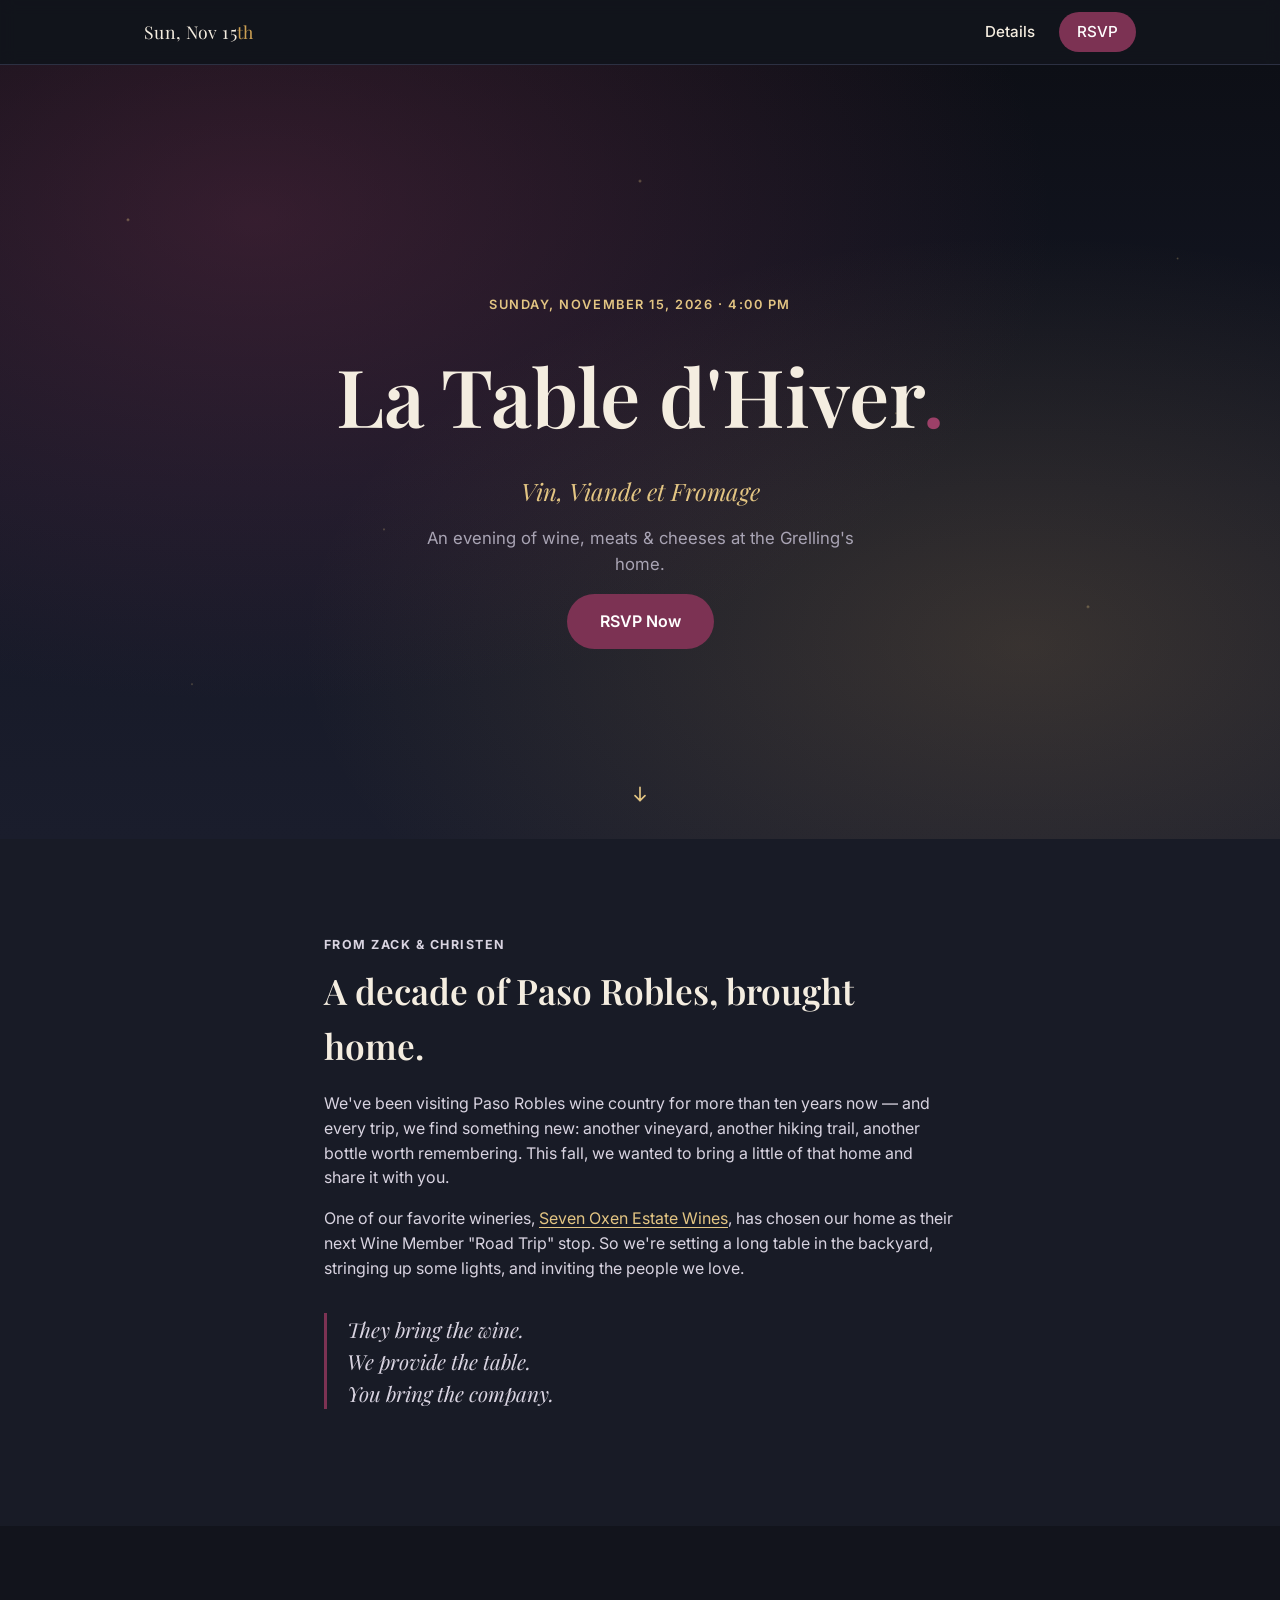
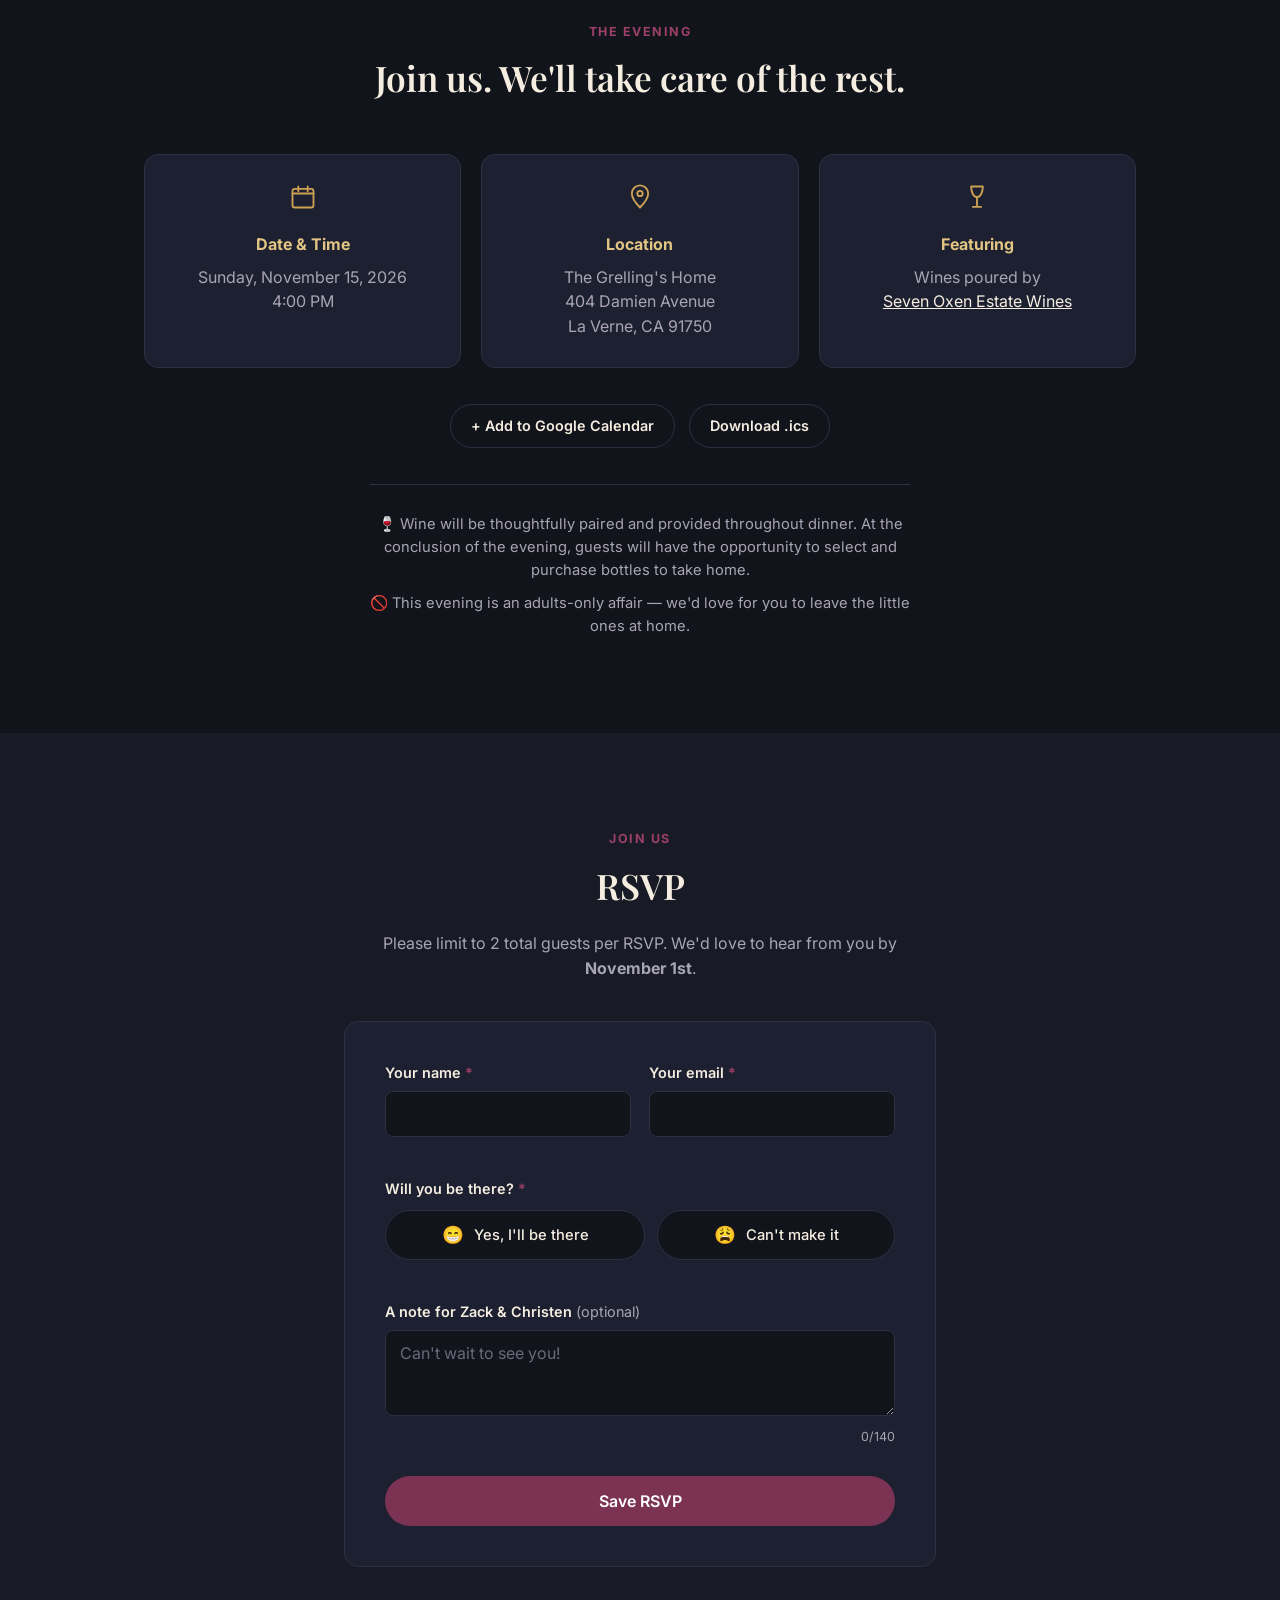
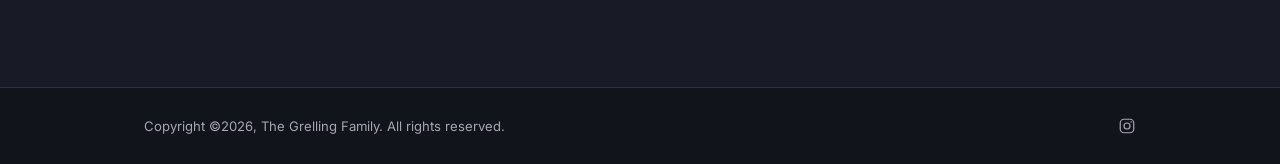
==== index.html @ 97275676 "Drop baby emoji, keep just the no-entry emoji Co-Authored-By: Claude Sonnet 5 <noreply@anthropic.com" ====
<!doctype html>
<html lang="en">
<head>
<meta charset="UTF-8" />
<meta name="viewport" content="width=device-width, initial-scale=1" />
<title>La Table d'Hiver — Sunday, November 15</title>
<meta name="description" content="You're invited to La Table d'Hiver — an evening of wine, meats & cheeses with Zack &amp; Christen. Sunday, November 15, 2026 at 4:00 PM. RSVP below." />

<!-- Open Graph -->
<meta property="og:title" content="La Table d'Hiver — Vin, Viande et Fromage" />
<meta property="og:description" content="Join us for an evening of wine, meats & cheeses. Sunday, November 15, 2026 at 4:00 PM." />
<meta property="og:type" content="website" />

<link rel="icon" href="data:,">
<link rel="preconnect" href="https://fonts.googleapis.com">
<link rel="preconnect" href="https://fonts.gstatic.com" crossorigin>
<link href="https://fonts.googleapis.com/css2?family=Playfair+Display:ital,wght@0,500;0,600;0,700;1,500&family=Inter:wght@400;500;600;700&display=swap" rel="stylesheet">
<link rel="stylesheet" href="styles.css">
</head>
<body>

<a class="skip-link" href="#main">Skip to content</a>

<header class="site-header">
  <div class="wrap header-row">
    <a class="brand" href="#top">Sun, Nov 15<span class="brand-dot">th</span></a>
    <nav aria-label="Primary">
      <a href="#details">Details</a>
      <a href="#rsvp" class="nav-cta">RSVP</a>
    </nav>
  </div>
</header>

<main id="main">

  <section id="top" class="hero">
    <div class="hero-bg" aria-hidden="true">
      <div class="twinkle" aria-hidden="true"></div>
    </div>
    <div class="wrap hero-content">
      <p class="eyebrow">Sunday, November 15, 2026 · 4:00 PM</p>
      <h1>La Table d'Hiver<span class="period">.</span></h1>
      <p class="hero-sub">Vin, Viande et Fromage</p>
      <p class="hero-tagline">An evening of wine, meats &amp; cheeses at the Grelling's home.</p>
      <a href="#rsvp" class="btn btn-primary btn-lg">RSVP Now</a>
    </div>
    <a href="#story" class="scroll-cue" aria-label="Scroll to learn more">
      <svg width="20" height="20" viewBox="0 0 24 24" fill="none" aria-hidden="true"><path d="M12 4v16m0 0l-6-6m6 6l6-6" stroke="currentColor" stroke-width="2" stroke-linecap="round" stroke-linejoin="round"/></svg>
    </a>
  </section>

  <section id="story" class="story">
    <div class="wrap story-grid">
      <div class="story-copy">
        <p class="kicker">From Zack &amp; Christen</p>
        <h2>A decade of Paso Robles, brought home.</h2>
        <p>We've been visiting Paso Robles wine country for more than ten years now — and every trip, we find something new: another vineyard, another hiking trail, another bottle worth remembering. This fall, we wanted to bring a little of that home and share it with you.</p>
        <p>One of our favorite wineries, <a href="https://www.sevenoxen.com/about-us/" target="_blank" rel="noopener noreferrer">Seven Oxen Estate Wines</a>, has chosen our home as their next Wine Member "Road Trip" stop. So we're setting a long table in the backyard, stringing up some lights, and inviting the people we love.</p>
        <p class="pullquote">They bring the wine.<br>We provide the table.<br>You bring the company.</p>
      </div>
    </div>
  </section>

  <section id="details" class="details">
    <div class="wrap">
      <p class="kicker center">The Evening</p>
      <h2 class="center">Join us. We'll take care of the rest.</h2>

      <div class="details-cards">
        <div class="detail-card">
          <svg class="detail-icon" viewBox="0 0 24 24" fill="none" aria-hidden="true"><rect x="3" y="5" width="18" height="16" rx="2" stroke="currentColor" stroke-width="1.6"/><path d="M3 9h18M8 3v4M16 3v4" stroke="currentColor" stroke-width="1.6" stroke-linecap="round"/></svg>
          <h3>Date &amp; Time</h3>
          <p>Sunday, November 15, 2026<br>4:00 PM</p>
        </div>
        <div class="detail-card">
          <svg class="detail-icon" viewBox="0 0 24 24" fill="none" aria-hidden="true"><path d="M12 21s7-7.1 7-12a7 7 0 10-14 0c0 4.9 7 12 7 12z" stroke="currentColor" stroke-width="1.6"/><circle cx="12" cy="9" r="2.3" stroke="currentColor" stroke-width="1.6"/></svg>
          <h3>Location</h3>
          <p>The Grelling's Home<br>404 Damien Avenue<br>La Verne, CA 91750</p>
        </div>
        <div class="detail-card">
          <svg class="detail-icon" viewBox="0 0 24 24" fill="none" aria-hidden="true"><path d="M7 3h10c0 5-2 9-5 9s-5-4-5-9z" stroke="currentColor" stroke-width="1.6" stroke-linejoin="round"/><path d="M12 12v7" stroke="currentColor" stroke-width="1.6" stroke-linecap="round"/><path d="M8.5 20.5h7" stroke="currentColor" stroke-width="1.6" stroke-linecap="round"/></svg>
          <h3>Featuring</h3>
          <p>Wines poured by<br><a href="https://www.sevenoxen.com/about-us/" target="_blank" rel="noopener noreferrer">Seven Oxen Estate Wines</a></p>
        </div>
      </div>

      <div class="calendar-row">
        <a id="gcal-link" class="btn btn-ghost" target="_blank" rel="noopener noreferrer">+ Add to Google Calendar</a>
        <a id="ics-link" class="btn btn-ghost" download="la-table-dhiver.ics">Download .ics</a>
      </div>

      <div class="event-notes">
        <p class="event-note">🍷 Wine will be thoughtfully paired and provided throughout dinner. At the conclusion of the evening, guests will have the opportunity to select and purchase bottles to take home.</p>
        <p class="event-note">🚫 This evening is an adults-only affair — we'd love for you to leave the little ones at home.</p>
      </div>
    </div>
  </section>

  <section id="rsvp" class="rsvp">
    <div class="wrap rsvp-wrap">
      <p class="kicker center">Join Us</p>
      <h2 class="center">RSVP</h2>
      <p class="rsvp-intro center">Please limit to 2 total guests per RSVP. We'd love to hear from you by <strong>November 1st</strong>.</p>

      <div class="rsvp-card">

        <form id="rsvp-form" novalidate>
          <div class="field-row">
            <div class="field">
              <label for="name">Your name <span class="req">*</span></label>
              <input type="text" id="name" name="name" autocomplete="name" required>
              <p class="field-error" id="err-name" role="alert"></p>
            </div>
            <div class="field">
              <label for="email">Your email <span class="req">*</span></label>
              <input type="email" id="email" name="email" autocomplete="email" required>
              <p class="field-error" id="err-email" role="alert"></p>
            </div>
          </div>

          <fieldset class="field attending-field">
            <legend>Will you be there? <span class="req">*</span></legend>
            <div class="attend-options">
              <label class="attend-option">
                <input type="radio" name="attending" value="yes" required>
                <span class="attend-face" aria-hidden="true">😁</span>
                <span>Yes, I'll be there</span>
              </label>
              <label class="attend-option">
                <input type="radio" name="attending" value="no" required>
                <span class="attend-face" aria-hidden="true">😩</span>
                <span>Can't make it</span>
              </label>
            </div>
            <p class="field-error" id="err-attending" role="alert"></p>
          </fieldset>

          <div class="field-row attending-only" hidden>
            <div class="field">
              <label for="guests">Total guests (incl. you)</label>
              <select id="guests" name="guests">
                <option value="1">Just me — 1</option>
                <option value="2" selected>Me + 1 guest — 2</option>
              </select>
            </div>
            <div class="field">
              <label for="dietary">Dietary restrictions or allergies</label>
              <input type="text" id="dietary" name="dietary" placeholder="e.g. vegetarian, nut allergy — optional">
            </div>
          </div>

          <div class="field" id="plus-one-row" hidden>
            <label for="guestName">Your plus-one's name <span class="optional">(optional)</span></label>
            <input type="text" id="guestName" name="guestName" placeholder="Who's joining you?" autocomplete="off">
          </div>

          <div class="field">
            <label for="note">A note for Zack &amp; Christen <span class="optional">(optional)</span></label>
            <textarea id="note" name="note" maxlength="140" rows="3" placeholder="Can't wait to see you!"></textarea>
            <p class="char-count"><span id="note-count">0</span>/140</p>
          </div>

          <!-- Honeypot: left blank by humans, filled by bots -->
          <div class="hp-field" aria-hidden="true">
            <label for="org_website">Leave this field blank</label>
            <input type="text" id="org_website" name="org_website" tabindex="-1" autocomplete="off">
          </div>

          <p class="form-error" id="form-error" role="alert" hidden></p>

          <button type="submit" class="btn btn-primary btn-lg btn-submit">
            <span class="btn-label">Save RSVP</span>
            <span class="btn-spinner" aria-hidden="true"></span>
          </button>
        </form>

        <div id="rsvp-confirmation" class="rsvp-confirmation" hidden tabindex="-1">
          <div class="confirm-icon" aria-hidden="true">✓</div>
          <h3 id="confirm-heading">You're all set.</h3>
          <p id="confirm-body"></p>
          <button type="button" id="edit-rsvp" class="btn btn-ghost">Edit my RSVP</button>
        </div>

      </div>
    </div>
  </section>

</main>

<footer class="site-footer">
  <div class="wrap footer-row">
    <p>Copyright ©2026, The Grelling Family. All rights reserved.</p>
    <a href="https://instagram.com/zackgrelling" target="_blank" rel="noopener noreferrer" aria-label="Instagram">
      <svg width="18" height="18" viewBox="0 0 24 24" fill="none" aria-hidden="true"><rect x="3" y="3" width="18" height="18" rx="5" stroke="currentColor" stroke-width="1.6"/><circle cx="12" cy="12" r="4" stroke="currentColor" stroke-width="1.6"/><circle cx="17.5" cy="6.5" r="1" fill="currentColor"/></svg>
    </a>
  </div>
</footer>

<script src="config.js"></script>
<script src="script.js"></script>
</body>
</html>
---- styles.css ----
/* ---------- Design tokens ---------- */
:root {
  --bg: #12141c;
  --bg-alt: #181b26;
  --panel: #1d2030;
  --panel-border: #2c3042;
  --cream: #f4ede0;
  --muted: #a9a4b4;
  --wine: #7c3253;
  --wine-light: #9c4068;
  --gold: #cda154;
  --gold-soft: #e3c583;
  --error: #e4697a;
  --success: #7fb88a;

  --font-display: "Playfair Display", Georgia, serif;
  --font-body: "Inter", -apple-system, BlinkMacSystemFont, "Segoe UI", sans-serif;

  --radius: 14px;
  --radius-sm: 8px;
  --max-width: 1040px;
}

* { box-sizing: border-box; }
html { scroll-behavior: smooth; }
[hidden] { display: none !important; }

@media (prefers-reduced-motion: reduce) {
  html { scroll-behavior: auto; }
  * { animation-duration: 0.01ms !important; animation-iteration-count: 1 !important; transition-duration: 0.01ms !important; }
}

body {
  margin: 0;
  background: var(--bg);
  color: var(--cream);
  font-family: var(--font-body);
  line-height: 1.55;
  -webkit-font-smoothing: antialiased;
}

.wrap {
  max-width: var(--max-width);
  margin: 0 auto;
  padding: 0 24px;
}

h1, h2, h3 { font-family: var(--font-display); font-weight: 600; margin: 0 0 0.5em; }
p { margin: 0 0 1em; }
a { color: var(--gold-soft); }
a:focus-visible, button:focus-visible, input:focus-visible, select:focus-visible, textarea:focus-visible {
  outline: 2px solid var(--gold);
  outline-offset: 3px;
}

.skip-link {
  position: absolute;
  left: -999px;
  top: 0;
  background: var(--gold);
  color: #141414;
  padding: 10px 16px;
  z-index: 100;
  border-radius: 0 0 8px 0;
  font-weight: 600;
}
.skip-link:focus { left: 0; }

/* ---------- Header ---------- */
.site-header {
  position: sticky;
  top: 0;
  z-index: 50;
  background: rgba(18, 20, 28, 0.85);
  backdrop-filter: blur(8px);
  border-bottom: 1px solid var(--panel-border);
}
.header-row {
  display: flex;
  align-items: center;
  justify-content: space-between;
  min-height: 64px;
}
.brand {
  font-family: var(--font-display);
  font-size: 1.1rem;
  color: var(--cream);
  text-decoration: none;
  letter-spacing: 0.02em;
}
.brand-dot { color: var(--gold); }
.site-header nav { display: flex; align-items: center; gap: 24px; }
.site-header nav a {
  color: var(--cream);
  text-decoration: none;
  font-size: 0.95rem;
  font-weight: 500;
}
.site-header nav a:hover { color: var(--gold-soft); }
.nav-cta {
  background: var(--wine);
  padding: 8px 18px;
  border-radius: 999px;
  color: #fff !important;
}
.nav-cta:hover { background: var(--wine-light); }

/* ---------- Hero ---------- */
.hero {
  position: relative;
  min-height: 86vh;
  display: flex;
  align-items: center;
  justify-content: center;
  text-align: center;
  overflow: hidden;
  padding: 100px 0 60px;
}
.hero-bg {
  position: absolute;
  inset: 0;
  background:
    radial-gradient(ellipse at 20% 20%, rgba(124, 50, 83, 0.35), transparent 55%),
    radial-gradient(ellipse at 80% 75%, rgba(205, 161, 84, 0.18), transparent 50%),
    linear-gradient(180deg, #0d0f16 0%, #151826 55%, #1a1d2c 100%);
  z-index: -1;
}
.twinkle {
  position: absolute;
  inset: 0;
  background-image:
    radial-gradient(2px 2px at 10% 20%, rgba(227,197,131,0.6), transparent),
    radial-gradient(1.5px 1.5px at 30% 60%, rgba(227,197,131,0.4), transparent),
    radial-gradient(2px 2px at 50% 15%, rgba(227,197,131,0.5), transparent),
    radial-gradient(1.5px 1.5px at 70% 45%, rgba(227,197,131,0.45), transparent),
    radial-gradient(2px 2px at 85% 70%, rgba(227,197,131,0.5), transparent),
    radial-gradient(1.5px 1.5px at 92% 25%, rgba(227,197,131,0.35), transparent),
    radial-gradient(1.5px 1.5px at 15% 80%, rgba(227,197,131,0.35), transparent);
  opacity: 0.9;
}
.hero-content { position: relative; }
.eyebrow {
  text-transform: uppercase;
  letter-spacing: 0.12em;
  font-size: 0.8rem;
  color: var(--gold-soft);
  font-weight: 600;
  margin-bottom: 18px;
}
.hero h1 {
  font-size: clamp(2.6rem, 7vw, 5rem);
  margin-bottom: 0.2em;
  color: var(--cream);
}
.period { color: var(--wine-light); }
.hero-sub {
  font-family: var(--font-display);
  font-style: italic;
  font-size: clamp(1.1rem, 2.6vw, 1.5rem);
  color: var(--gold-soft);
  margin-bottom: 0.6em;
}
.hero-tagline {
  color: var(--muted);
  max-width: 460px;
  margin-left: auto;
  margin-right: auto;
  font-size: 1.05rem;
}
.scroll-cue {
  position: absolute;
  bottom: 28px;
  left: 50%;
  transform: translateX(-50%);
  color: var(--gold-soft);
  animation: bob 2.4s ease-in-out infinite;
}
@keyframes bob { 0%,100% { transform: translate(-50%, 0); } 50% { transform: translate(-50%, 8px); } }

/* ---------- Buttons ---------- */
.btn {
  display: inline-flex;
  align-items: center;
  justify-content: center;
  gap: 8px;
  text-decoration: none;
  font-family: var(--font-body);
  font-weight: 600;
  border-radius: 999px;
  border: 1px solid transparent;
  cursor: pointer;
  transition: background 0.15s ease, transform 0.1s ease, border-color 0.15s ease;
}
.btn:active { transform: translateY(1px); }
.btn-primary {
  background: var(--wine);
  color: #fff;
}
.btn-primary:hover { background: var(--wine-light); }
.btn-lg { padding: 14px 32px; font-size: 1rem; }
.btn-ghost {
  background: transparent;
  color: var(--cream);
  border-color: var(--panel-border);
  padding: 10px 20px;
  font-size: 0.9rem;
}
.btn-ghost:hover { border-color: var(--gold); color: var(--gold-soft); }
.btn[disabled] { opacity: 0.6; cursor: not-allowed; }

/* ---------- Story ---------- */
.story { padding: 96px 0; background: var(--bg-alt); }
.story-grid { max-width: 680px; }
.kicker {
  text-transform: uppercase;
  letter-spacing: 0.12em;
  font-size: 0.78rem;
  font-weight: 700;
  color: var(--wine-light);
  margin-bottom: 10px;
}
.kicker.center { text-align: center; }
.story h2 { font-size: clamp(1.6rem, 4vw, 2.2rem); }
.story p { color: #d8d3e0; }
.story a { text-decoration: underline; text-underline-offset: 3px; }
.pullquote {
  font-family: var(--font-display);
  font-style: italic;
  font-size: 1.3rem;
  color: var(--gold-soft);
  border-left: 3px solid var(--wine);
  padding-left: 20px;
  margin-top: 32px;
}

/* ---------- Details ---------- */
.details { padding: 96px 0; }
.details h2 { font-size: clamp(1.6rem, 4vw, 2.2rem); max-width: 560px; margin-left: auto; margin-right: auto; }
.center { text-align: center; }
.details-cards {
  display: grid;
  grid-template-columns: repeat(auto-fit, minmax(220px, 1fr));
  gap: 20px;
  margin-top: 48px;
}
.detail-card {
  background: var(--panel);
  border: 1px solid var(--panel-border);
  border-radius: var(--radius);
  padding: 28px 24px;
  text-align: center;
}
.detail-icon { width: 28px; height: 28px; color: var(--gold); margin-bottom: 14px; }
.detail-card h3 { font-size: 1rem; font-family: var(--font-body); font-weight: 700; color: var(--gold-soft); margin-bottom: 8px; }
.detail-card p { color: var(--muted); margin: 0; }
.detail-card a { color: var(--cream); }
.calendar-row {
  display: flex;
  justify-content: center;
  gap: 14px;
  flex-wrap: wrap;
  margin-top: 36px;
}

.event-notes {
  max-width: 540px;
  margin: 36px auto 0;
  padding-top: 28px;
  border-top: 1px solid var(--panel-border);
  text-align: center;
}
.event-note {
  color: var(--muted);
  font-size: 0.92rem;
  margin-bottom: 10px;
}
.event-note:last-child { margin-bottom: 0; }

/* ---------- RSVP ---------- */
.rsvp { padding: 96px 0 120px; background: var(--bg-alt); }
.rsvp-wrap { max-width: 640px; }
.rsvp h2 { font-size: clamp(1.6rem, 4vw, 2.2rem); }
.rsvp-intro { color: var(--muted); margin-bottom: 40px; }
.rsvp-card {
  background: var(--panel);
  border: 1px solid var(--panel-border);
  border-radius: var(--radius);
  padding: clamp(24px, 5vw, 40px);
}

.field { margin-bottom: 22px; }
.field-row {
  display: grid;
  grid-template-columns: 1fr 1fr;
  gap: 18px;
}
@media (max-width: 560px) {
  .field-row { grid-template-columns: 1fr; }
}
label {
  display: block;
  font-weight: 600;
  font-size: 0.9rem;
  margin-bottom: 7px;
  color: var(--cream);
}
.req { color: var(--wine-light); }
.optional { color: var(--muted); font-weight: 400; }

input[type="text"],
input[type="email"],
select,
textarea {
  width: 100%;
  background: var(--bg);
  border: 1px solid var(--panel-border);
  color: var(--cream);
  border-radius: var(--radius-sm);
  padding: 12px 14px;
  font-size: 1rem;
  font-family: var(--font-body);
}
input::placeholder, textarea::placeholder { color: #6b687a; }
textarea { resize: vertical; min-height: 80px; }
.char-count { text-align: right; font-size: 0.78rem; color: var(--muted); margin: 4px 0 0; }

fieldset.field { border: none; padding: 0; margin: 0 0 22px; }
legend { font-weight: 600; font-size: 0.9rem; margin-bottom: 10px; padding: 0; color: var(--cream); }

.attend-options { display: flex; gap: 12px; flex-wrap: wrap; }
.attend-option {
  display: flex;
  align-items: center;
  gap: 10px;
  background: var(--bg);
  border: 1px solid var(--panel-border);
  border-radius: 999px;
  padding: 10px 18px;
  cursor: pointer;
  font-weight: 500;
  font-size: 0.92rem;
  margin: 0;
  flex: 1 1 auto;
  justify-content: center;
}
.attend-option:has(input:checked) {
  border-color: var(--gold);
  background: rgba(205, 161, 84, 0.1);
}
.attend-option input {
  position: absolute;
  width: 1px; height: 1px;
  opacity: 0;
}
.attend-face { font-size: 1.1rem; }

.field-error {
  color: var(--error);
  font-size: 0.82rem;
  margin: 6px 0 0;
  min-height: 1em;
}
.form-error {
  background: rgba(228, 105, 122, 0.12);
  border: 1px solid var(--error);
  color: #ffd7dc;
  border-radius: var(--radius-sm);
  padding: 12px 14px;
  font-size: 0.9rem;
  margin-bottom: 18px;
}

/* honeypot */
.hp-field {
  position: absolute;
  left: -9999px;
  width: 1px;
  height: 1px;
  overflow: hidden;
}

.btn-submit { width: 100%; position: relative; margin-top: 8px; }
.btn-spinner {
  display: none;
  width: 16px; height: 16px;
  border: 2px solid rgba(255,255,255,0.4);
  border-top-color: #fff;
  border-radius: 50%;
  animation: spin 0.7s linear infinite;
}
.btn-submit.loading .btn-label { opacity: 0.7; }
.btn-submit.loading .btn-spinner { display: inline-block; }
@keyframes spin { to { transform: rotate(360deg); } }

.rsvp-confirmation { text-align: center; padding: 20px 0; }
.confirm-icon {
  width: 56px; height: 56px;
  border-radius: 50%;
  background: rgba(127, 184, 138, 0.15);
  color: var(--success);
  border: 1px solid var(--success);
  display: flex; align-items: center; justify-content: center;
  font-size: 1.4rem;
  margin: 0 auto 18px;
}
.rsvp-confirmation h3 { font-size: 1.4rem; }
.rsvp-confirmation p { color: var(--muted); margin-bottom: 24px; }

/* ---------- Footer ---------- */
.site-footer {
  border-top: 1px solid var(--panel-border);
  padding: 28px 0;
}
.footer-row {
  display: flex;
  align-items: center;
  justify-content: space-between;
  gap: 16px;
  flex-wrap: wrap;
}
.footer-row p { margin: 0; color: var(--muted); font-size: 0.82rem; }
.footer-row a { color: var(--muted); display: inline-flex; }
.footer-row a:hover { color: var(--gold-soft); }
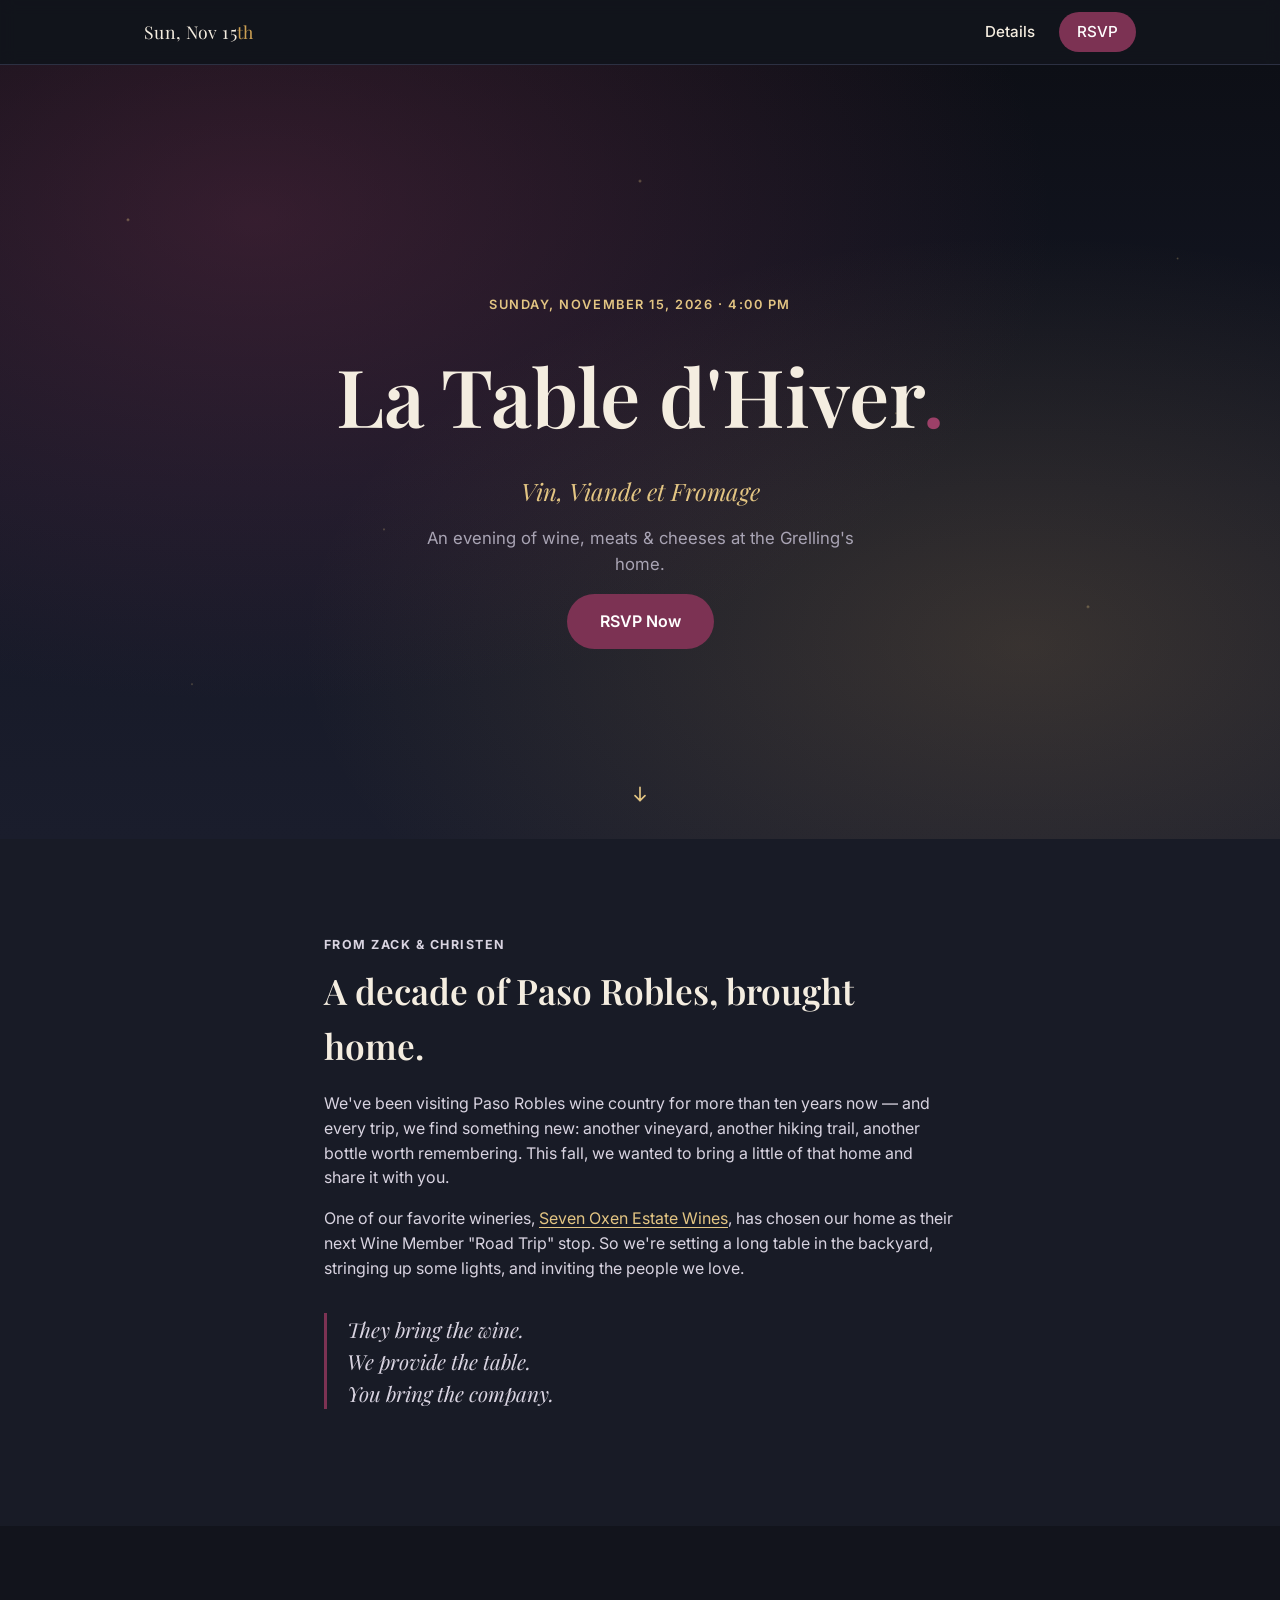
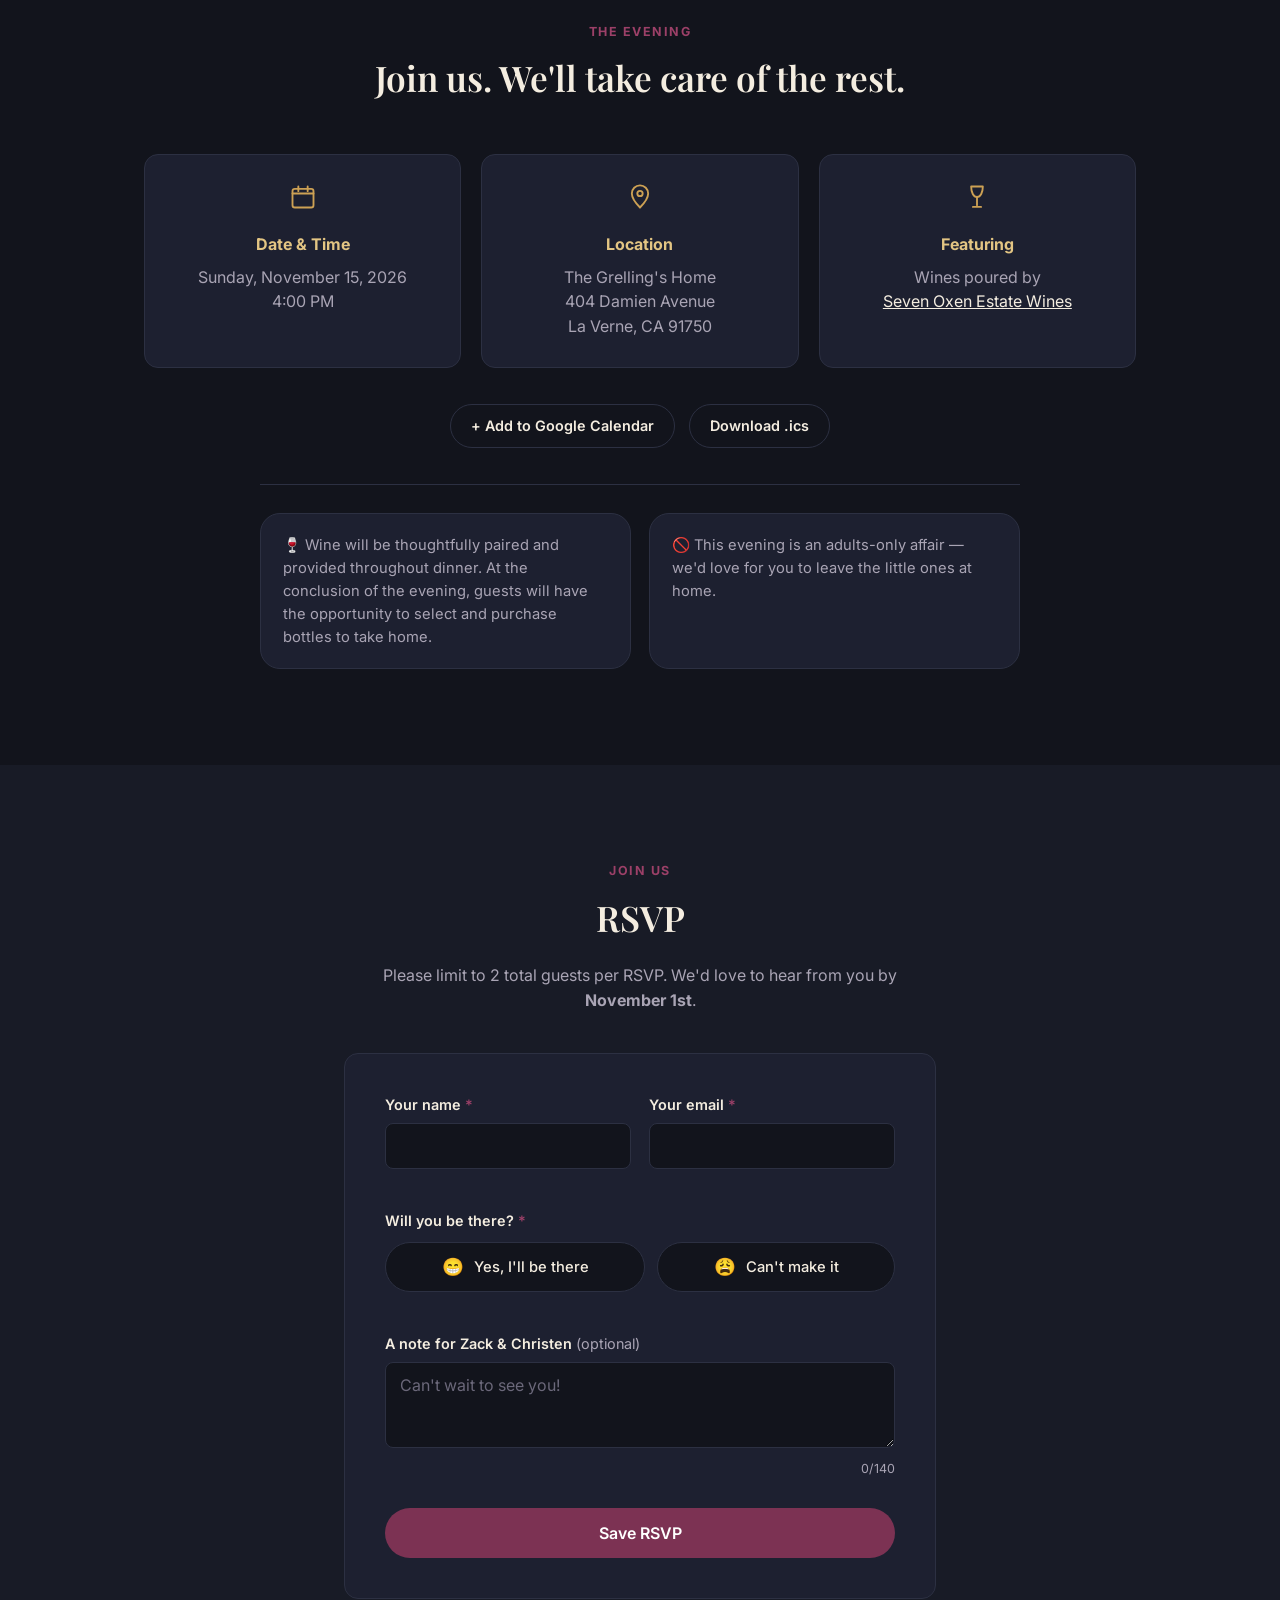
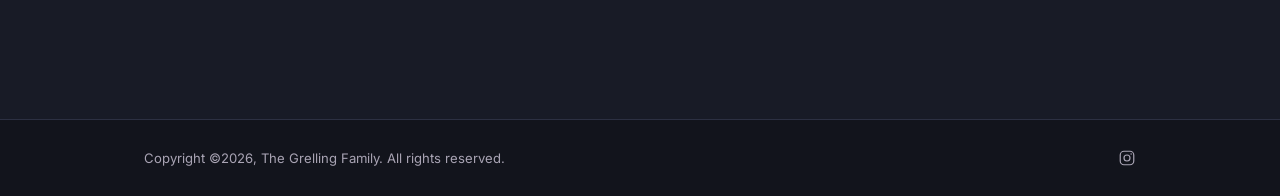
==== commit 3f434cb5: "Turn event notes into side-by-side bubbles, left-aligned Co-Authored-By: Claude Sonnet 5 <noreply@an" ====
--- a/index.html
+++ b/index.html
@@ -90,8 +90,12 @@
       </div>
 
       <div class="event-notes">
-        <p class="event-note">🍷 Wine will be thoughtfully paired and provided throughout dinner. At the conclusion of the evening, guests will have the opportunity to select and purchase bottles to take home.</p>
-        <p class="event-note">🚫 This evening is an adults-only affair — we'd love for you to leave the little ones at home.</p>
+        <div class="note-bubble">
+          <p>🍷 Wine will be thoughtfully paired and provided throughout dinner. At the conclusion of the evening, guests will have the opportunity to select and purchase bottles to take home.</p>
+        </div>
+        <div class="note-bubble">
+          <p>🚫 This evening is an adults-only affair — we'd love for you to leave the little ones at home.</p>
+        </div>
       </div>
     </div>
   </section>
--- a/styles.css
+++ b/styles.css
@@ -263,18 +263,29 @@
 }
 
 .event-notes {
-  max-width: 540px;
+  display: grid;
+  grid-template-columns: 1fr 1fr;
+  gap: 18px;
+  max-width: 760px;
   margin: 36px auto 0;
   padding-top: 28px;
   border-top: 1px solid var(--panel-border);
-  text-align: center;
-}
-.event-note {
+}
+@media (max-width: 640px) {
+  .event-notes { grid-template-columns: 1fr; }
+}
+.note-bubble {
+  background: var(--panel);
+  border: 1px solid var(--panel-border);
+  border-radius: 20px;
+  padding: 20px 22px;
+}
+.note-bubble p {
+  text-align: left;
   color: var(--muted);
   font-size: 0.92rem;
-  margin-bottom: 10px;
-}
-.event-note:last-child { margin-bottom: 0; }
+  margin: 0;
+}
 
 /* ---------- RSVP ---------- */
 .rsvp { padding: 96px 0 120px; background: var(--bg-alt); }
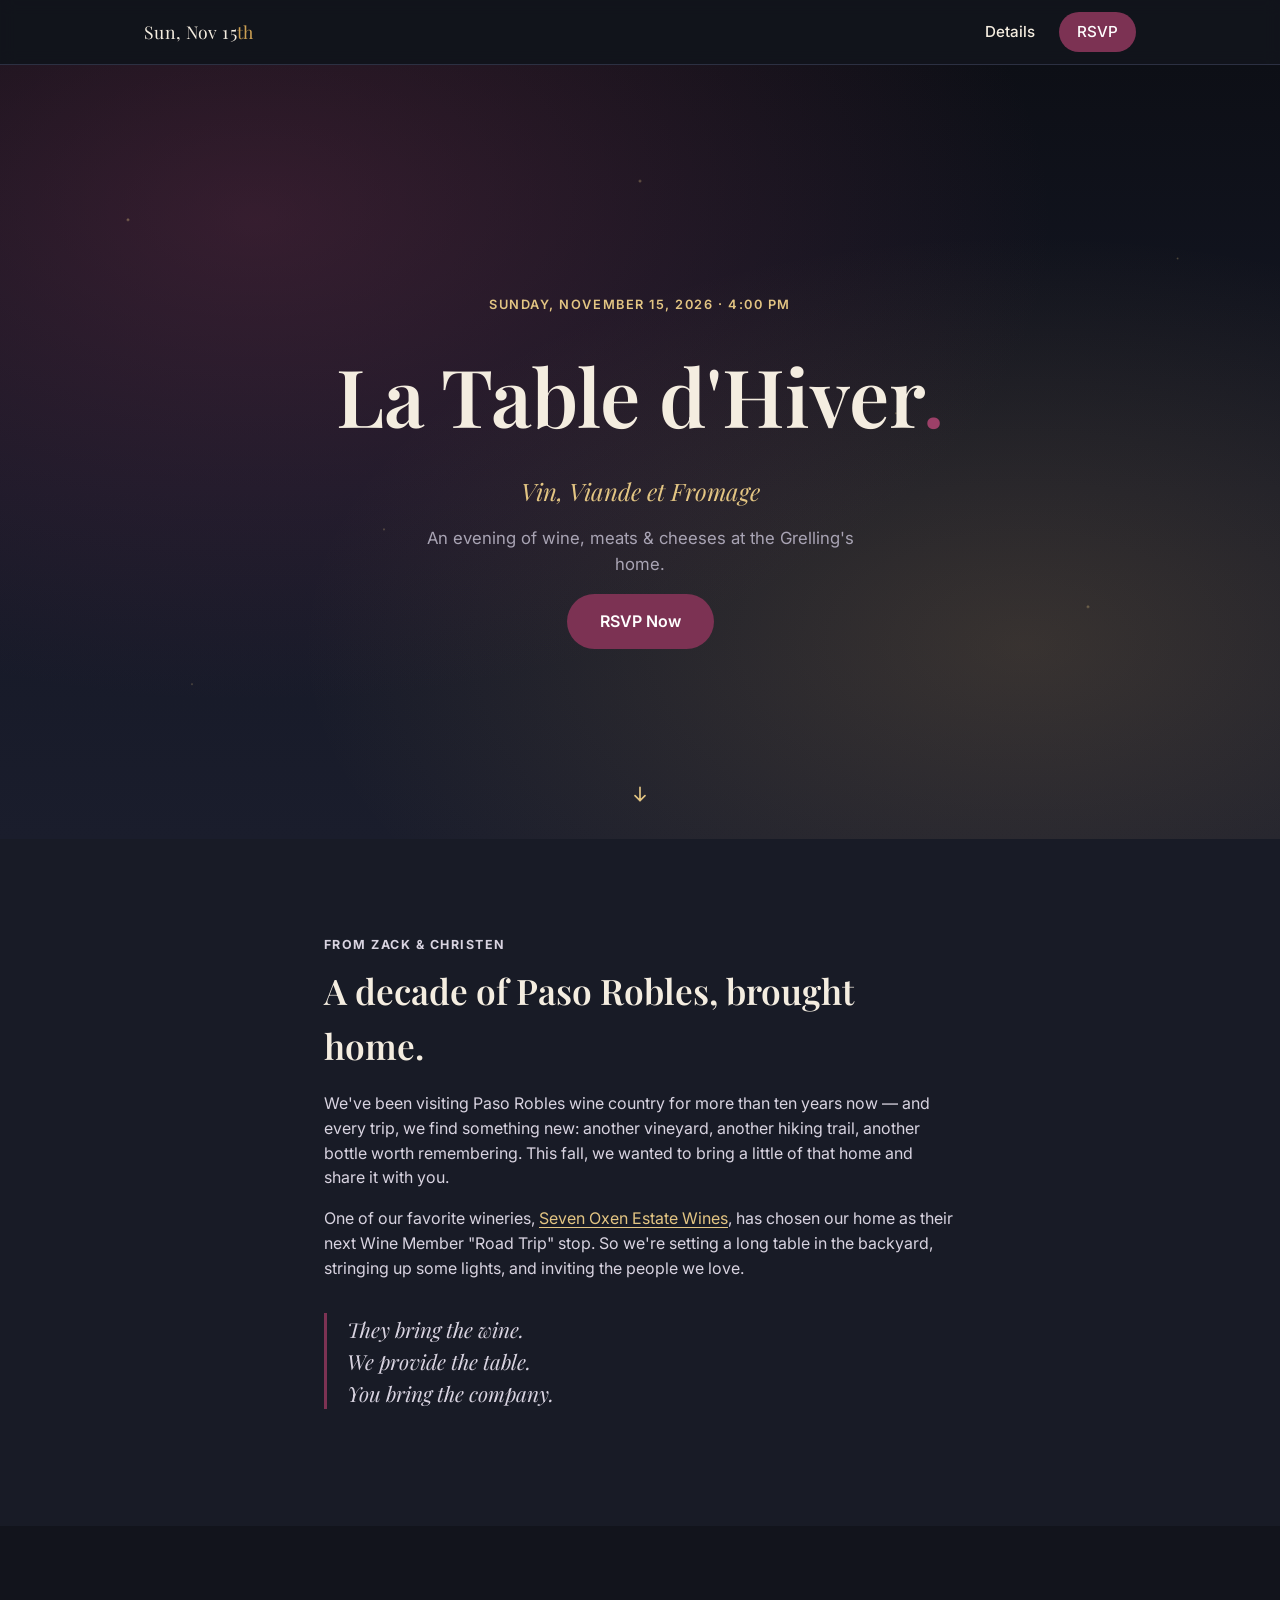
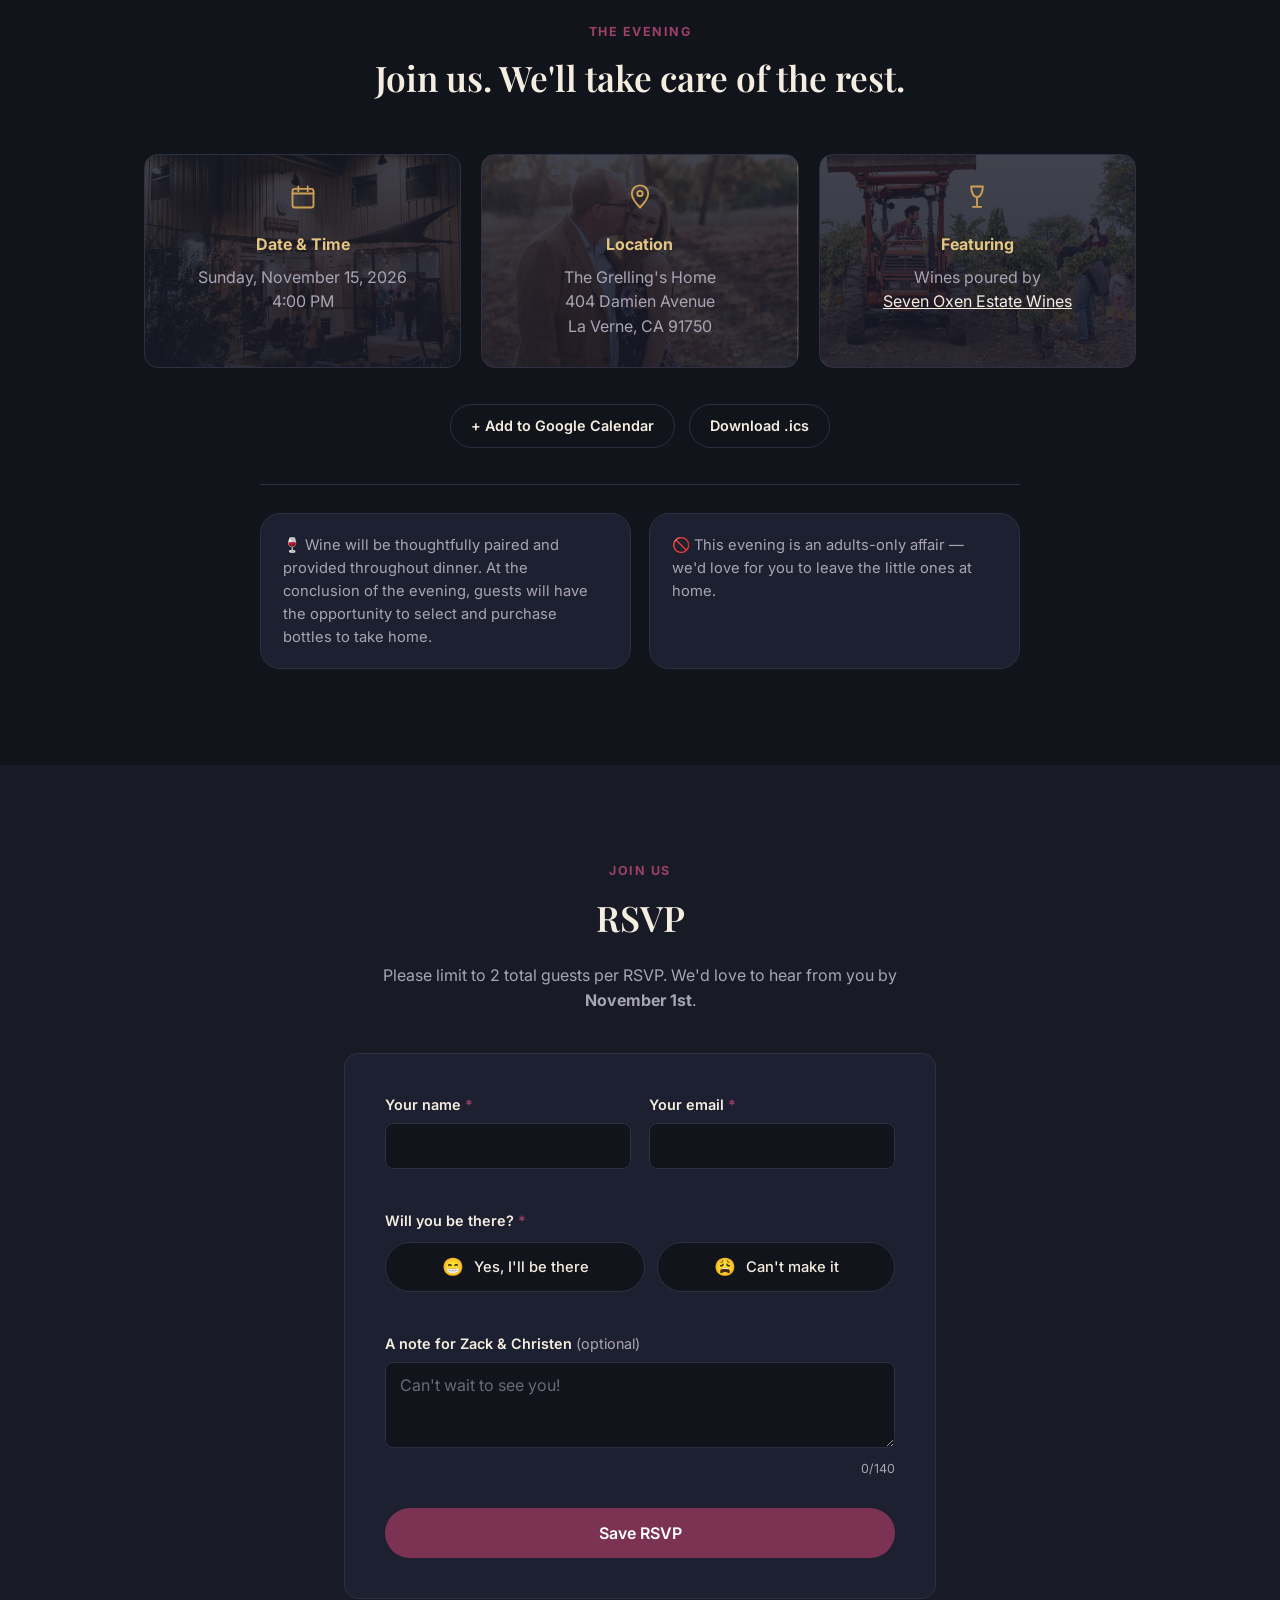
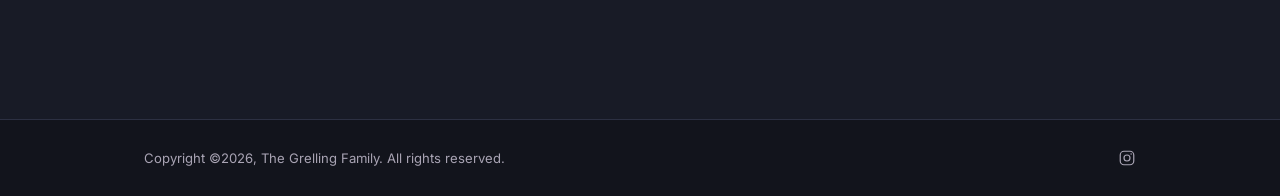
==== commit b5b11d3b: "Add darkened background photos to the Details cards Date & Time uses the Seven Oxen exterior shot, F" ====
--- a/index.html
+++ b/index.html
@@ -6,10 +6,17 @@
 <title>La Table d'Hiver — Sunday, November 15</title>
 <meta name="description" content="You're invited to La Table d'Hiver — an evening of wine, meats & cheeses with Zack &amp; Christen. Sunday, November 15, 2026 at 4:00 PM. RSVP below." />
 
-<!-- Open Graph -->
+<!-- Open Graph (controls the preview card shown when this link is shared, e.g. in Messages) -->
 <meta property="og:title" content="La Table d'Hiver — Vin, Viande et Fromage" />
 <meta property="og:description" content="Join us for an evening of wine, meats & cheeses. Sunday, November 15, 2026 at 4:00 PM." />
 <meta property="og:type" content="website" />
+<meta property="og:url" content="https://www.zackgrelling.com/" />
+<meta property="og:image" content="https://zackgrelling.github.io/winter-table-rsvp/images/og-image.jpg" />
+<meta property="og:image:width" content="2000" />
+<meta property="og:image:height" content="1125" />
+<meta property="og:image:alt" content="Zack and Christen" />
+<meta name="twitter:card" content="summary_large_image" />
+<meta name="twitter:image" content="https://zackgrelling.github.io/winter-table-rsvp/images/og-image.jpg" />
 
 <link rel="icon" href="data:,">
 <link rel="preconnect" href="https://fonts.googleapis.com">
@@ -67,17 +74,17 @@
       <h2 class="center">Join us. We'll take care of the rest.</h2>
 
       <div class="details-cards">
-        <div class="detail-card">
+        <div class="detail-card detail-card--date">
           <svg class="detail-icon" viewBox="0 0 24 24" fill="none" aria-hidden="true"><rect x="3" y="5" width="18" height="16" rx="2" stroke="currentColor" stroke-width="1.6"/><path d="M3 9h18M8 3v4M16 3v4" stroke="currentColor" stroke-width="1.6" stroke-linecap="round"/></svg>
           <h3>Date &amp; Time</h3>
           <p>Sunday, November 15, 2026<br>4:00 PM</p>
         </div>
-        <div class="detail-card">
+        <div class="detail-card detail-card--location">
           <svg class="detail-icon" viewBox="0 0 24 24" fill="none" aria-hidden="true"><path d="M12 21s7-7.1 7-12a7 7 0 10-14 0c0 4.9 7 12 7 12z" stroke="currentColor" stroke-width="1.6"/><circle cx="12" cy="9" r="2.3" stroke="currentColor" stroke-width="1.6"/></svg>
           <h3>Location</h3>
           <p>The Grelling's Home<br>404 Damien Avenue<br>La Verne, CA 91750</p>
         </div>
-        <div class="detail-card">
+        <div class="detail-card detail-card--featuring">
           <svg class="detail-icon" viewBox="0 0 24 24" fill="none" aria-hidden="true"><path d="M7 3h10c0 5-2 9-5 9s-5-4-5-9z" stroke="currentColor" stroke-width="1.6" stroke-linejoin="round"/><path d="M12 12v7" stroke="currentColor" stroke-width="1.6" stroke-linecap="round"/><path d="M8.5 20.5h7" stroke="currentColor" stroke-width="1.6" stroke-linecap="round"/></svg>
           <h3>Featuring</h3>
           <p>Wines poured by<br><a href="https://www.sevenoxen.com/about-us/" target="_blank" rel="noopener noreferrer">Seven Oxen Estate Wines</a></p>
--- a/styles.css
+++ b/styles.css
@@ -245,10 +245,21 @@
 }
 .detail-card {
   background: var(--panel);
+  background-size: cover;
+  background-position: center;
   border: 1px solid var(--panel-border);
   border-radius: var(--radius);
   padding: 28px 24px;
   text-align: center;
+}
+.detail-card--date {
+  background-image: linear-gradient(rgba(23, 25, 38, 0.82), rgba(23, 25, 38, 0.88)), url("images/date-time-bg.webp");
+}
+.detail-card--location {
+  background-image: linear-gradient(rgba(23, 25, 38, 0.82), rgba(23, 25, 38, 0.88)), url("images/og-image.jpg");
+}
+.detail-card--featuring {
+  background-image: linear-gradient(rgba(23, 25, 38, 0.82), rgba(23, 25, 38, 0.88)), url("images/featuring-bg.webp");
 }
 .detail-icon { width: 28px; height: 28px; color: var(--gold); margin-bottom: 14px; }
 .detail-card h3 { font-size: 1rem; font-family: var(--font-body); font-weight: 700; color: var(--gold-soft); margin-bottom: 8px; }
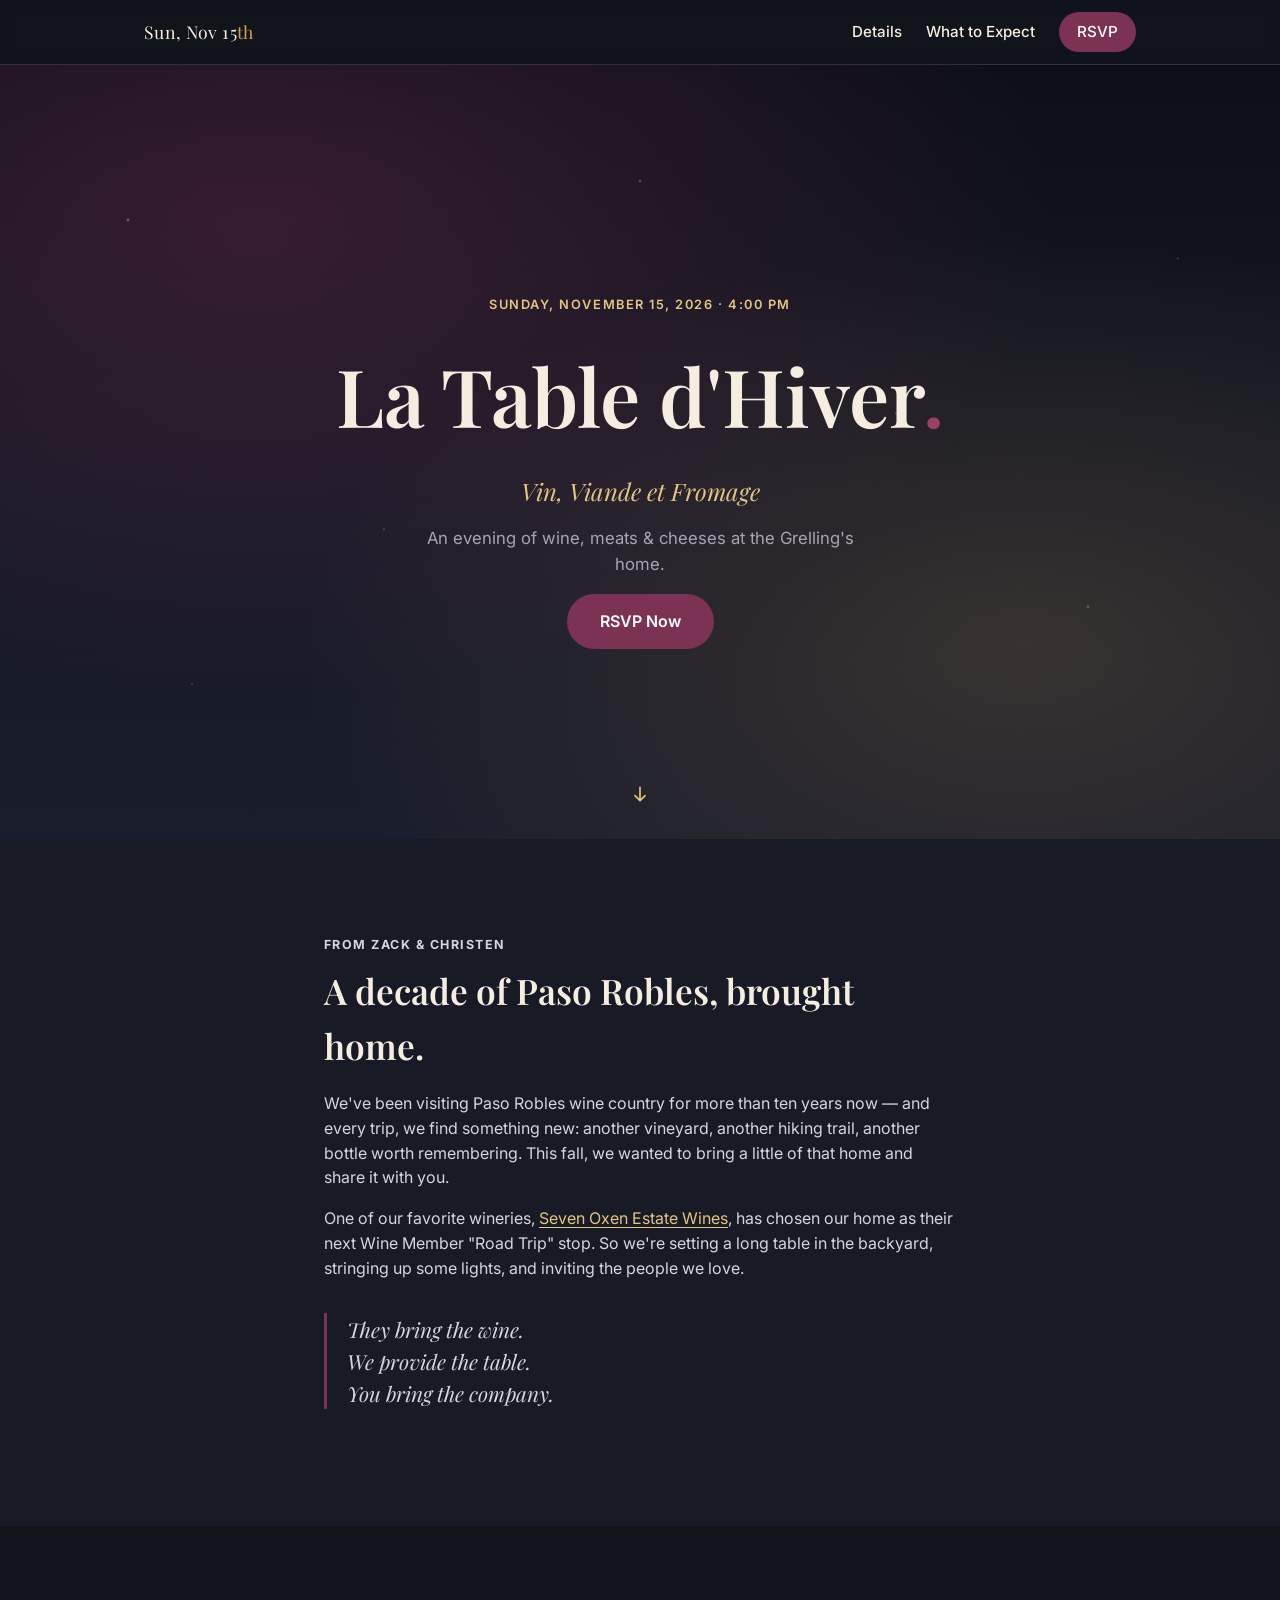
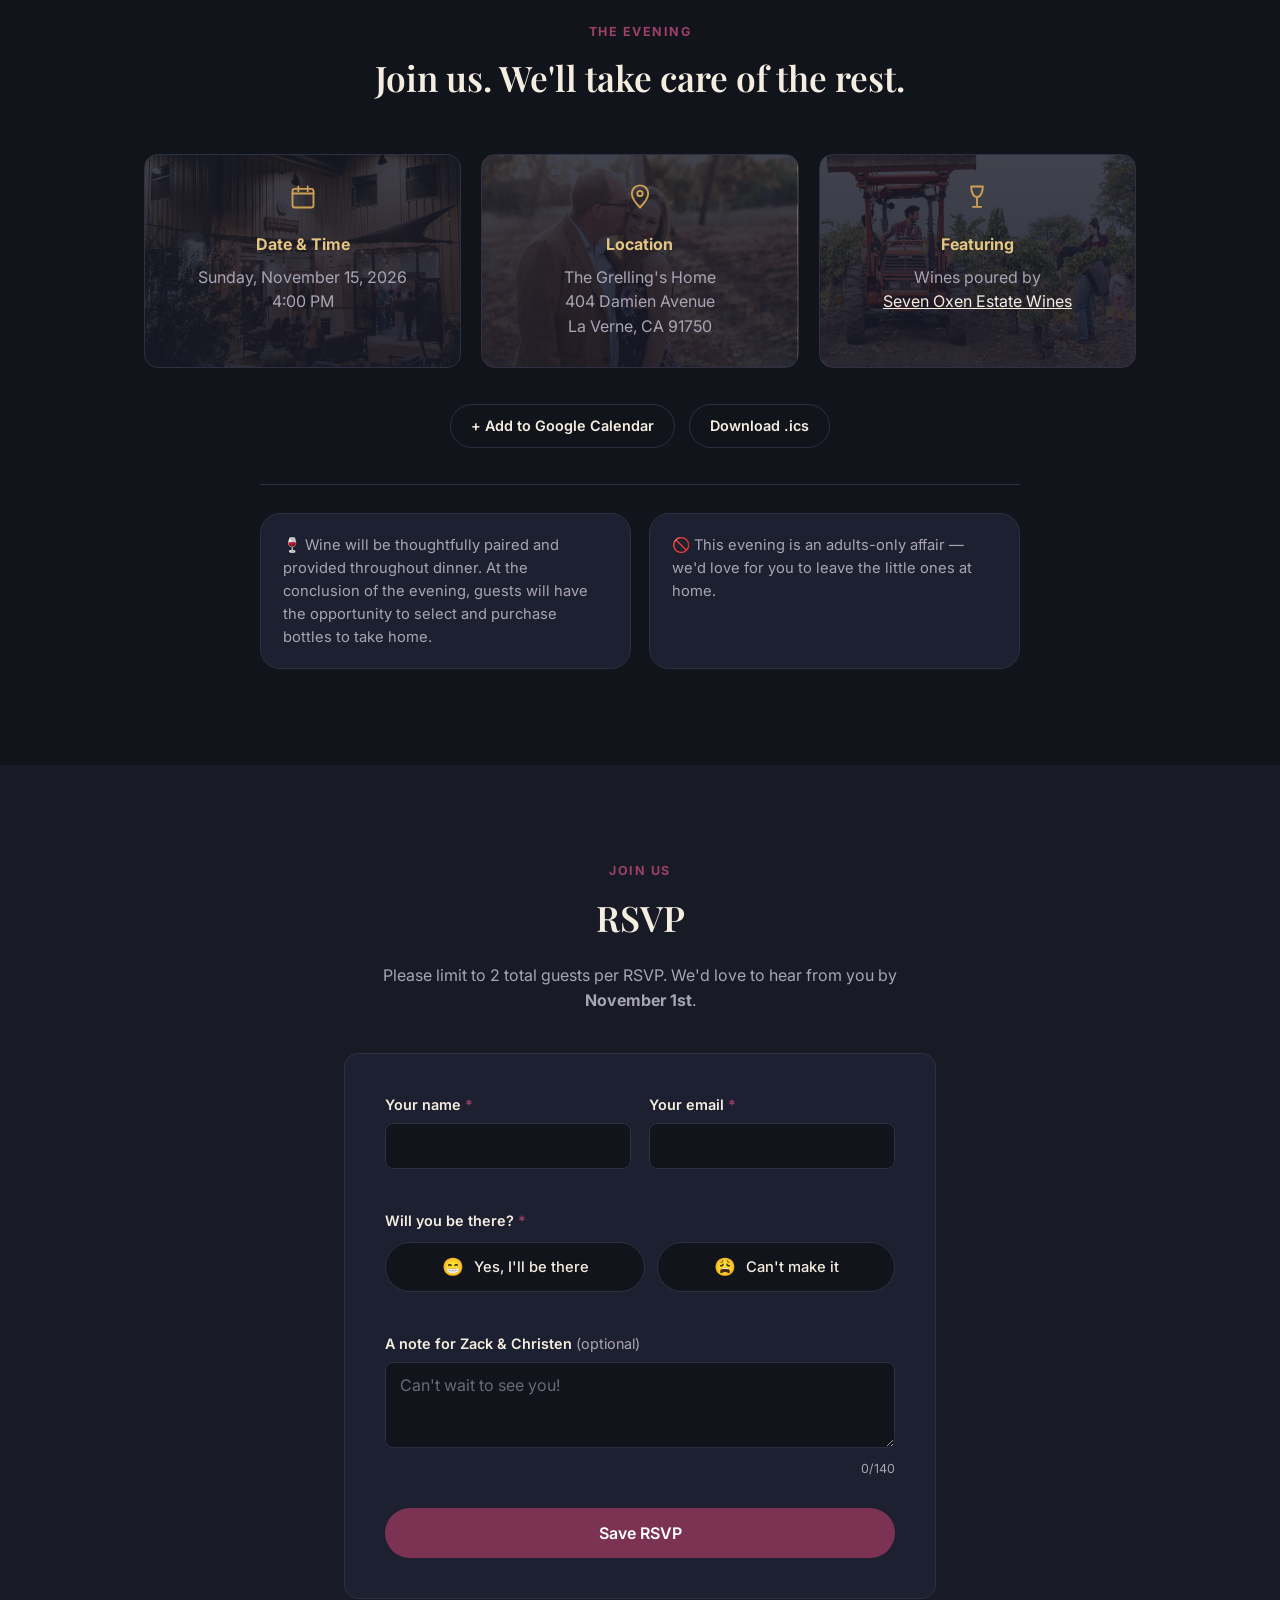
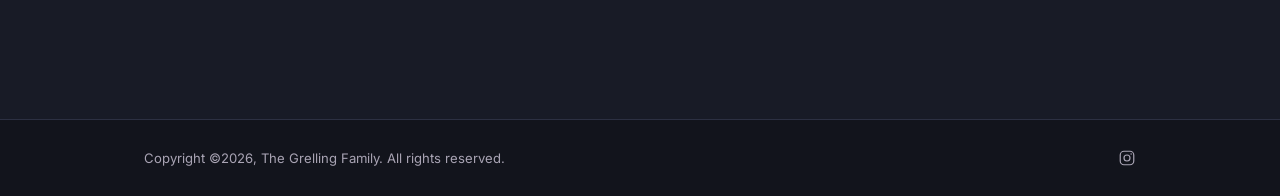
==== commit 7dbf8ff1: "Add What to Expect page for confirmed guests New page covers the flow of the evening (arrival, seati" ====
--- a/index.html
+++ b/index.html
@@ -33,6 +33,7 @@
     <a class="brand" href="#top">Sun, Nov 15<span class="brand-dot">th</span></a>
     <nav aria-label="Primary">
       <a href="#details">Details</a>
+      <a href="what-to-expect.html">What to Expect</a>
       <a href="#rsvp" class="nav-cta">RSVP</a>
     </nav>
   </div>
@@ -189,7 +190,10 @@
           <div class="confirm-icon" aria-hidden="true">✓</div>
           <h3 id="confirm-heading">You're all set.</h3>
           <p id="confirm-body"></p>
-          <button type="button" id="edit-rsvp" class="btn btn-ghost">Edit my RSVP</button>
+          <div class="confirm-actions">
+            <a href="what-to-expect.html" id="expect-link" class="btn btn-primary" hidden>What to Expect →</a>
+            <button type="button" id="edit-rsvp" class="btn btn-ghost">Edit my RSVP</button>
+          </div>
         </div>
 
       </div>
--- a/styles.css
+++ b/styles.css
@@ -427,6 +427,12 @@
 }
 .rsvp-confirmation h3 { font-size: 1.4rem; }
 .rsvp-confirmation p { color: var(--muted); margin-bottom: 24px; }
+.confirm-actions {
+  display: flex;
+  justify-content: center;
+  gap: 14px;
+  flex-wrap: wrap;
+}
 
 /* ---------- Footer ---------- */
 .site-footer {
@@ -443,3 +449,108 @@
 .footer-row p { margin: 0; color: var(--muted); font-size: 0.82rem; }
 .footer-row a { color: var(--muted); display: inline-flex; }
 .footer-row a:hover { color: var(--gold-soft); }
+
+/* ---------- What to Expect page ---------- */
+.expect-hero {
+  padding: 140px 0 80px;
+  background:
+    radial-gradient(ellipse at 20% 0%, rgba(124, 50, 83, 0.25), transparent 55%),
+    var(--bg);
+}
+.expect-h1 { font-size: clamp(2.2rem, 6vw, 3.4rem); margin-bottom: 0.2em; }
+.expect-hero .hero-sub { margin-bottom: 2.2em; }
+.expect-intro {
+  max-width: 620px;
+  margin: 0 auto;
+  text-align: center;
+}
+.expect-intro p { color: #d8d3e0; }
+.expect-but { font-family: var(--font-display); font-style: italic; color: var(--gold-soft); margin-top: 28px; }
+.expect-pullquote {
+  display: inline-block;
+  border-left: none;
+  padding-left: 0;
+  text-align: center;
+}
+
+.steps { padding: 20px 0 96px; }
+.steps h2 { font-size: clamp(1.6rem, 4vw, 2.2rem); }
+.steps-list {
+  max-width: 720px;
+  margin: 48px auto 0;
+  display: flex;
+  flex-direction: column;
+  gap: 20px;
+}
+.step-card {
+  display: flex;
+  gap: 22px;
+  background: var(--panel);
+  border: 1px solid var(--panel-border);
+  border-radius: var(--radius);
+  padding: 28px;
+}
+@media (max-width: 560px) {
+  .step-card { flex-direction: column; gap: 10px; }
+}
+.step-num {
+  flex: none;
+  font-family: var(--font-display);
+  font-size: 1.8rem;
+  color: var(--gold);
+  line-height: 1;
+}
+.step-body h3 { font-size: 1.2rem; margin-bottom: 10px; }
+.step-body p { color: var(--muted); margin-bottom: 10px; }
+.step-body p:last-child { margin-bottom: 0; }
+.step-meta { display: flex; gap: 10px; flex-wrap: wrap; margin-bottom: 12px; }
+.step-time {
+  border: 1px dashed var(--gold);
+  color: var(--gold-soft);
+  padding: 4px 12px;
+  border-radius: 999px;
+  font-size: 0.78rem;
+  font-weight: 600;
+}
+.step-tag {
+  background: rgba(124, 50, 83, 0.25);
+  color: var(--cream);
+  padding: 4px 12px;
+  border-radius: 999px;
+  font-size: 0.78rem;
+  font-weight: 600;
+}
+.step-note { font-style: italic; color: var(--gold-soft) !important; }
+
+.asks { padding: 96px 0; background: var(--bg-alt); }
+.asks-wrap { max-width: 480px; text-align: center; }
+.asks h2 { font-size: clamp(1.6rem, 4vw, 2.2rem); }
+.asks-list {
+  list-style: none;
+  padding: 0;
+  margin: 40px 0 0;
+  display: flex;
+  flex-direction: column;
+  gap: 14px;
+}
+.asks-list li {
+  font-family: var(--font-display);
+  font-size: 1.3rem;
+  color: var(--cream);
+}
+.asks-closer {
+  margin-top: 28px;
+  color: var(--gold-soft);
+  font-style: italic;
+}
+
+.expect-closing { padding: 96px 0 120px; }
+.expect-closing .wrap { max-width: 560px; }
+.expect-closing .hero-tagline { margin-left: auto; margin-right: auto; }
+.see-you {
+  font-family: var(--font-display);
+  font-style: italic;
+  font-size: 1.3rem;
+  color: var(--gold-soft);
+  margin-bottom: 32px;
+}
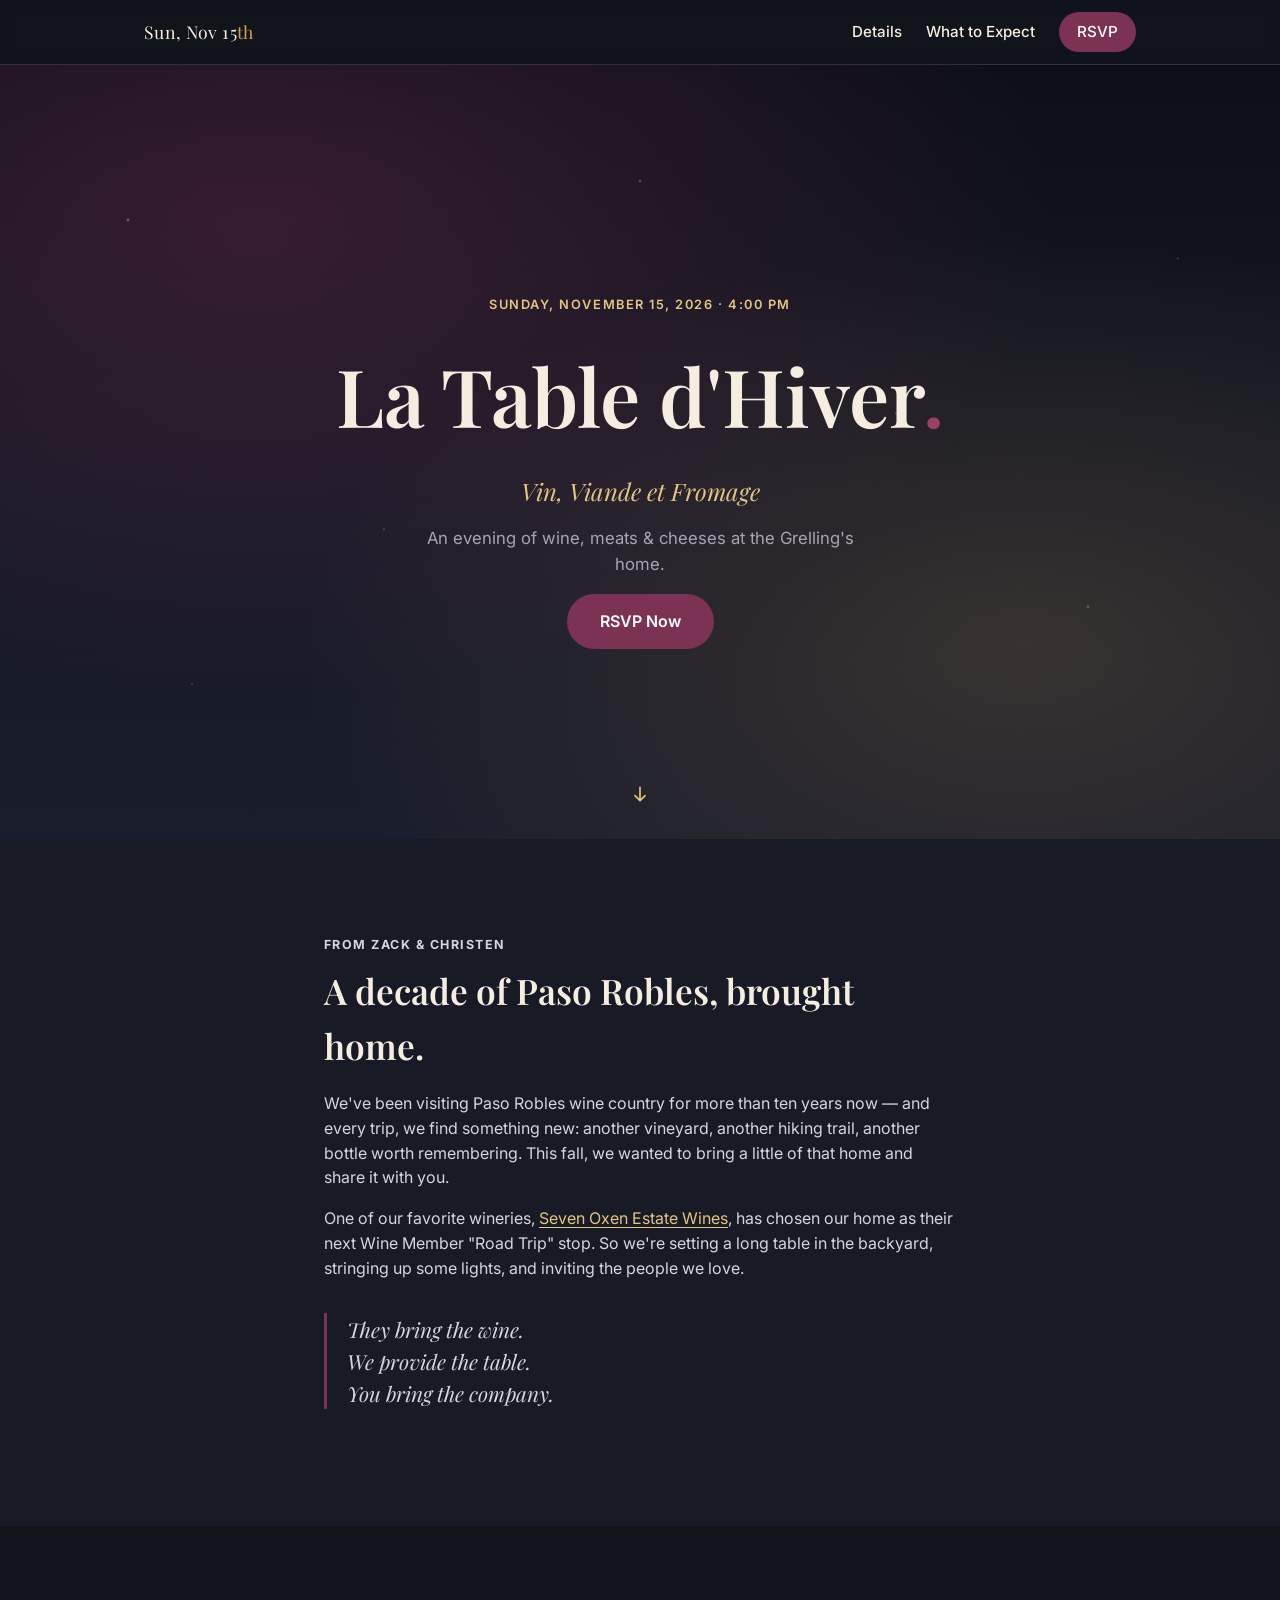
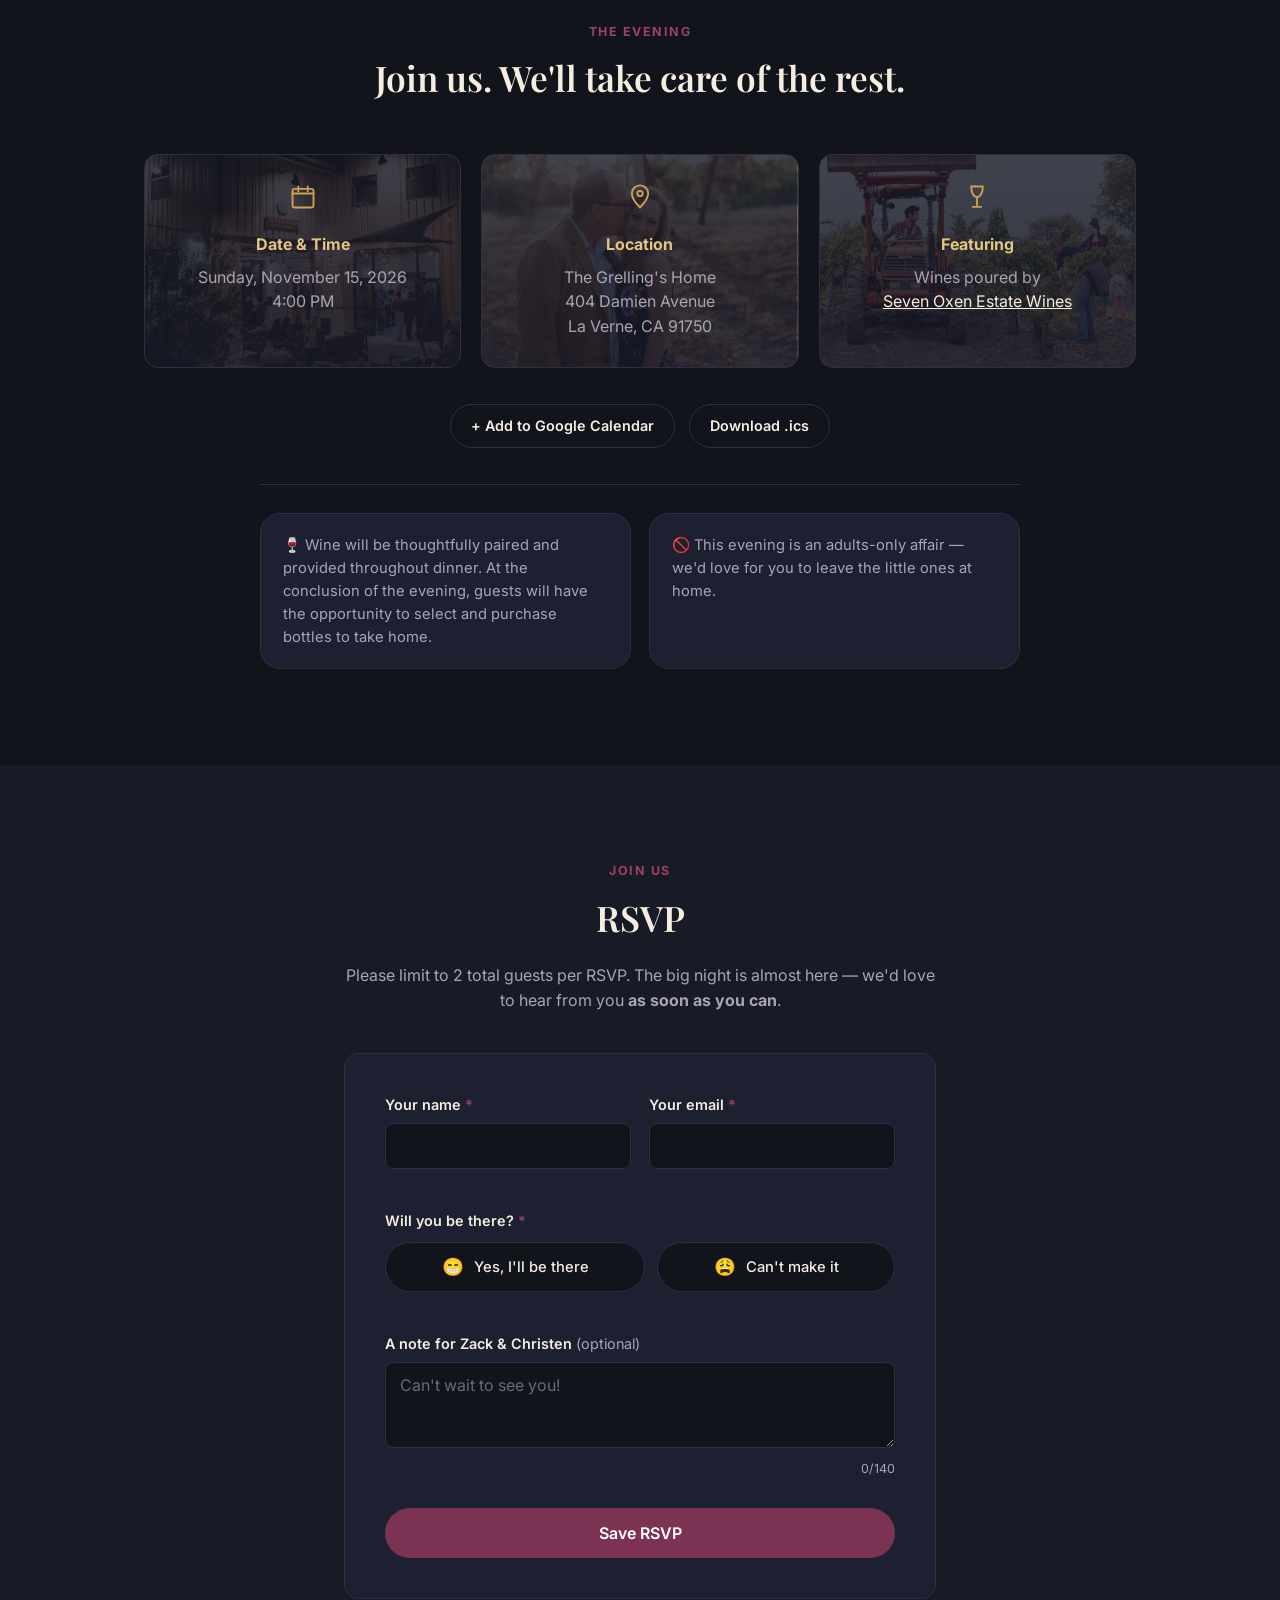
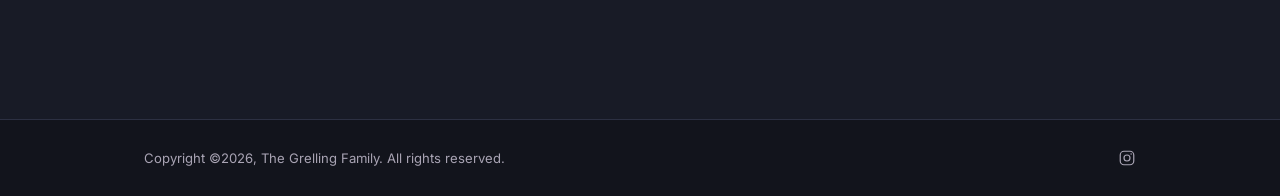
==== commit 8774bc22: "Standardize on "Seven Oxen Estate Wines" and fix stale RSVP deadline Replaced remaining short-form "" ====
--- a/index.html
+++ b/index.html
@@ -112,7 +112,7 @@
     <div class="wrap rsvp-wrap">
       <p class="kicker center">Join Us</p>
       <h2 class="center">RSVP</h2>
-      <p class="rsvp-intro center">Please limit to 2 total guests per RSVP. We'd love to hear from you by <strong>November 1st</strong>.</p>
+      <p class="rsvp-intro center">Please limit to 2 total guests per RSVP. The big night is almost here — we'd love to hear from you <strong>as soon as you can</strong>.</p>
 
       <div class="rsvp-card">
 
--- a/styles.css
+++ b/styles.css
@@ -457,13 +457,9 @@
     radial-gradient(ellipse at 20% 0%, rgba(124, 50, 83, 0.25), transparent 55%),
     var(--bg);
 }
+.expect-hero .wrap { max-width: 620px; }
 .expect-h1 { font-size: clamp(2.2rem, 6vw, 3.4rem); margin-bottom: 0.2em; }
 .expect-hero .hero-sub { margin-bottom: 2.2em; }
-.expect-intro {
-  max-width: 620px;
-  margin: 0 auto;
-  text-align: center;
-}
 .expect-intro p { color: #d8d3e0; }
 .expect-but { font-family: var(--font-display); font-style: italic; color: var(--gold-soft); margin-top: 28px; }
 .expect-pullquote {
@@ -512,6 +508,11 @@
   font-size: 0.78rem;
   font-weight: 600;
 }
+.step-time--confirmed {
+  border-style: solid;
+  background: var(--gold);
+  color: #1d1400;
+}
 .step-tag {
   background: rgba(124, 50, 83, 0.25);
   color: var(--cream);
